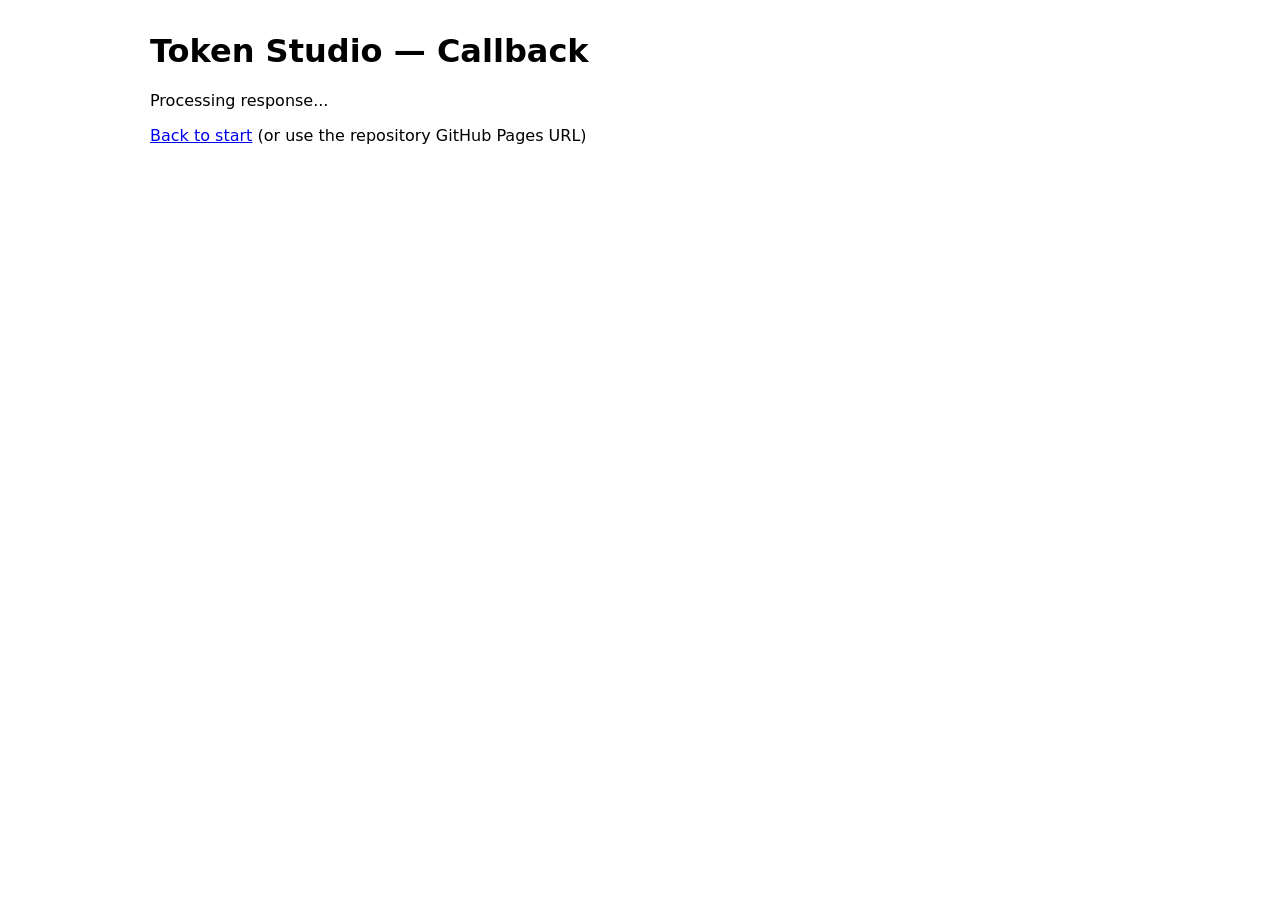
==== docs/callback.html @ 62c86f26 "Add SPA static site for GitHub Pages (docs/) and Pages instructions" ====
<!doctype html>
<html lang="en">
<head>
  <meta charset="utf-8" />
  <meta name="viewport" content="width=device-width,initial-scale=1" />
  <title>Token Studio — Callback</title>
  <link rel="stylesheet" href="styles.css">
</head>
<body>
  <main>
    <h1>Token Studio — Callback</h1>
    <p id="status">Processing response...</p>
    <section id="tokens" hidden>
      <h2>Tokens</h2>
      <div id="tokensContainer"></div>
    </section>
    <p><a href="/token_studio/">Back to start</a> (or use the repository GitHub Pages URL)</p>
  </main>
  <script src="app.js"></script>
</body>
</html>
---- docs/styles.css ----
body { font-family: Inter, system-ui, -apple-system, 'Segoe UI', Roboto, 'Helvetica Neue', Arial; max-width: 980px; margin: 2rem auto; padding: 0 1rem }
main h1 { margin-top: 0 }
label { display:block; margin-top: .6rem }
input[type=text], input[type=url], input[type=password], textarea { width:100%; padding: .4rem; box-sizing: border-box }
textarea { min-height: 5rem }
button { padding: .6rem 1rem; font-size: 1rem }
.lead { color: #333 }
.hint { color:#666 }
pre { background: #f6f6f6; padding: .8rem; overflow:auto }
.token-block { margin-bottom: 1rem }
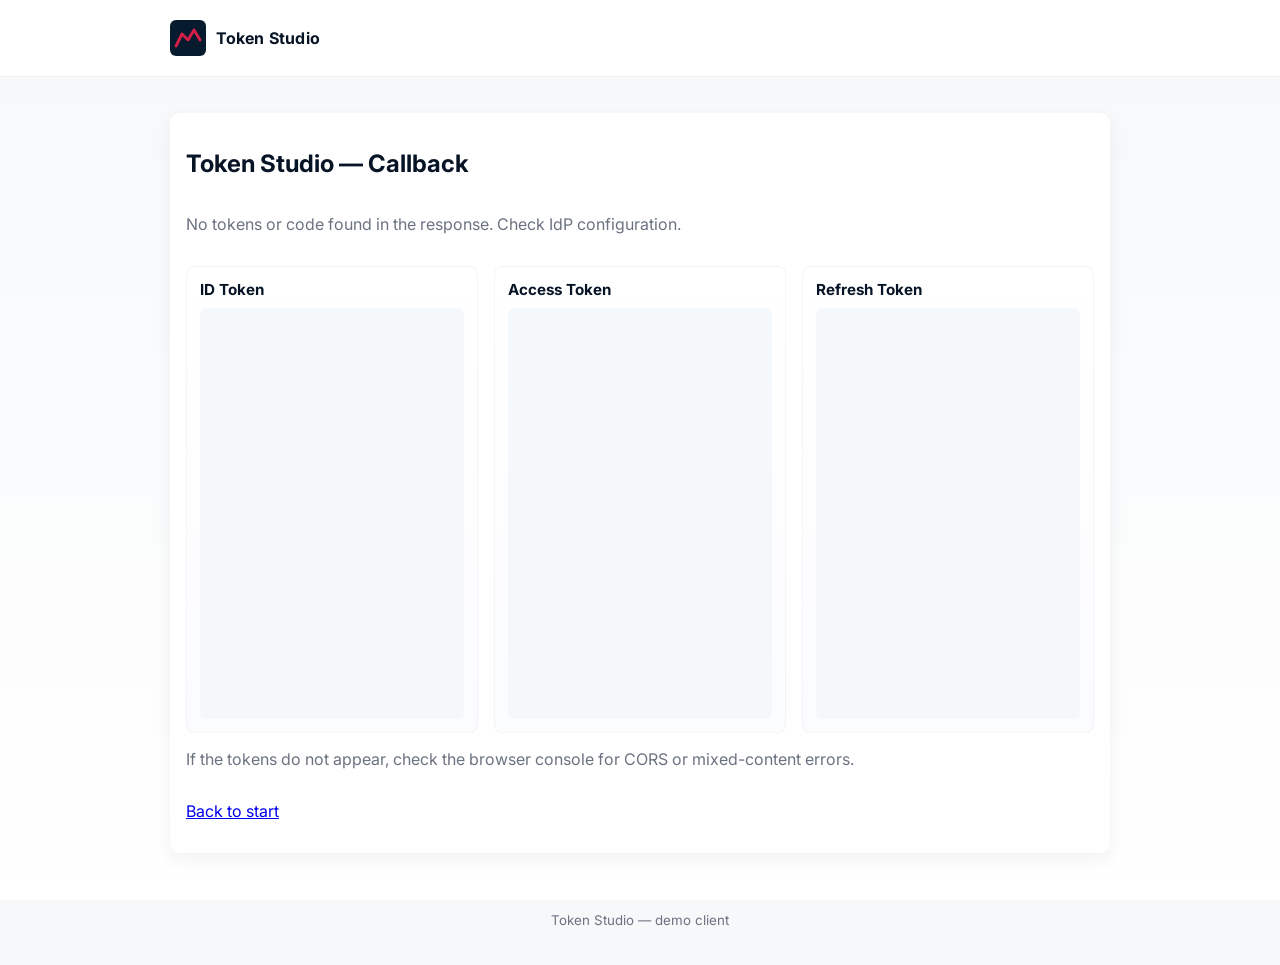
==== commit e3ee3d34: "UI: modernize SPA look, preset default client config, and render tokens in 3-column grid on callback" ====
--- a/docs/callback.html
+++ b/docs/callback.html
@@ -5,17 +5,53 @@
   <meta name="viewport" content="width=device-width,initial-scale=1" />
   <title>Token Studio — Callback</title>
   <link rel="stylesheet" href="styles.css">
+  <link href="https://fonts.googleapis.com/css2?family=Inter:wght@300;400;600;700&display=swap" rel="stylesheet">
 </head>
 <body>
-  <main>
-    <h1>Token Studio — Callback</h1>
-    <p id="status">Processing response...</p>
-    <section id="tokens" hidden>
-      <h2>Tokens</h2>
-      <div id="tokensContainer"></div>
+  <header class="site-header">
+    <div class="container">
+      <a class="brand" href="/token_studio/">
+        <svg width="36" height="36" viewBox="0 0 36 36" xmlns="http://www.w3.org/2000/svg" aria-hidden="true">
+          <rect width="36" height="36" rx="6" fill="#071b2f" />
+          <path d="M6 26 L12 14 L18 20 L24 10 L30 20" stroke="#d81f4a" stroke-width="2.8" fill="none" stroke-linecap="round" stroke-linejoin="round" />
+        </svg>
+        <span class="brand-text">Token Studio</span>
+      </a>
+    </div>
+  </header>
+
+  <main class="container callback-layout">
+    <section class="panel no-scroll">
+      <h1>Token Studio — Callback</h1>
+      <p id="status" class="muted">Processing response...</p>
+
+      <div id="tokens" class="tokens-grid" hidden>
+        <div class="token-col" id="col-id_token">
+          <h3>ID Token</h3>
+          <div class="token-content" id="id_token_content"></div>
+        </div>
+        <div class="token-col" id="col-access_token">
+          <h3>Access Token</h3>
+          <div class="token-content" id="access_token_content"></div>
+        </div>
+        <div class="token-col" id="col-refresh_token">
+          <h3>Refresh Token</h3>
+          <div class="token-content" id="refresh_token_content"></div>
+        </div>
+      </div>
+
+      <p class="muted">If the tokens do not appear, check the browser console for CORS or mixed-content errors.</p>
+
+      <p><a href="/token_studio/">Back to start</a></p>
     </section>
-    <p><a href="/token_studio/">Back to start</a> (or use the repository GitHub Pages URL)</p>
   </main>
+
+  <footer class="site-footer">
+    <div class="container">
+      <small>Token Studio — demo client</small>
+    </div>
+  </footer>
+
   <script src="app.js"></script>
 </body>
 </html>
--- a/docs/styles.css
+++ b/docs/styles.css
@@ -1,10 +1,51 @@
-body { font-family: Inter, system-ui, -apple-system, 'Segoe UI', Roboto, 'Helvetica Neue', Arial; max-width: 980px; margin: 2rem auto; padding: 0 1rem }
-main h1 { margin-top: 0 }
-label { display:block; margin-top: .6rem }
-input[type=text], input[type=url], input[type=password], textarea { width:100%; padding: .4rem; box-sizing: border-box }
-textarea { min-height: 5rem }
-button { padding: .6rem 1rem; font-size: 1rem }
-.lead { color: #333 }
-.hint { color:#666 }
-pre { background: #f6f6f6; padding: .8rem; overflow:auto }
-.token-block { margin-bottom: 1rem }
+/* styles.css — modernized styling inspired by Wavestone color palette */
+:root{
+  --accent:#d81f4a; /* warm magenta/red */
+  --accent-dark:#a31a3c;
+  --bg:#f6f8fa;
+  --card:#ffffff;
+  --muted:#6b7280;
+  --text:#071426;
+  --nav:#071b2f;
+  --radius:10px;
+}
+*{box-sizing:border-box}
+html,body{height:100%}
+body{font-family:Inter,system-ui,-apple-system,Segoe UI,Roboto,Helvetica,Arial; margin:0; background:linear-gradient(180deg,var(--bg),#ffffff); color:var(--text)}
+.container{max-width:980px;margin:0 auto;padding:1.25rem}
+.site-header{background:var(--card);border-bottom:1px solid rgba(7,26,47,0.06)}
+.site-header .container{display:flex;align-items:center;justify-content:space-between}
+.brand{display:flex;align-items:center;text-decoration:none;color:inherit}
+.brand svg{margin-right:.6rem}
+.brand-text{font-weight:700;letter-spacing:.2px}
+.header-right .cta{background:var(--accent);color:#fff;padding:.45rem .8rem;border-radius:6px;text-decoration:none}
+.panel{background:var(--card);border-radius:var(--radius);padding:1rem;margin-top:1rem;box-shadow:0 6px 18px rgba(7,26,47,0.06)}
+.lead{color:var(--muted);margin-top:0}
+.form-grid label{display:block;margin-bottom:.6rem}
+input[type=text],input[type=url],textarea{width:100%;padding:.6rem;border:1px solid #e6edf3;border-radius:8px;background:#fff;font-size:0.95rem}
+textarea{min-height:70px}
+.hint{color:var(--muted);font-size:.9rem}
+.form-footer{display:flex;align-items:center;justify-content:space-between;margin-top:.6rem}
+.checkbox{font-size:.95rem}
+.btn{border:0;border-radius:8px;padding:.6rem 1rem;cursor:pointer}
+.btn-primary{background:linear-gradient(180deg,var(--accent),var(--accent-dark));color:#fff;box-shadow:0 6px 12px rgba(216,31,74,0.14)}
+.muted{color:var(--muted)}
+.site-footer{padding:1rem 0;text-align:center;color:var(--muted)}
+pre{background:#fbfdff;padding:.8rem;border-radius:8px;overflow:auto}
+
+/* Discovery section */
+#discoveryResult pre{max-height:260px}
+
+/* Callback / tokens layout */
+.callback-layout .panel{height:calc(100vh - 160px);display:flex;flex-direction:column}
+.no-scroll{overflow:hidden}
+.tokens-grid{display:grid;grid-template-columns:repeat(3,1fr);gap:1rem;margin-top:1rem;flex:1}
+.token-col{background:linear-gradient(180deg, #fff, #fbfcfe);padding:0.8rem;border-radius:8px;border:1px solid rgba(7,26,47,0.04);display:flex;flex-direction:column}
+.token-col h3{margin:0 0 .6rem 0;font-size:0.95rem}
+.token-content{flex:1;overflow:auto;padding:0.6rem;background:#f5f8fb;border-radius:6px;font-family:ui-monospace, SFMono-Regular, Menlo, Monaco, 'Roboto Mono', 'Courier New', monospace;font-size:0.8rem}
+.token-content pre{margin:0;white-space:pre-wrap;word-break:break-word}
+
+/* responsive */
+@media (max-width:900px){
+  .tokens-grid{grid-template-columns:1fr;}
+}
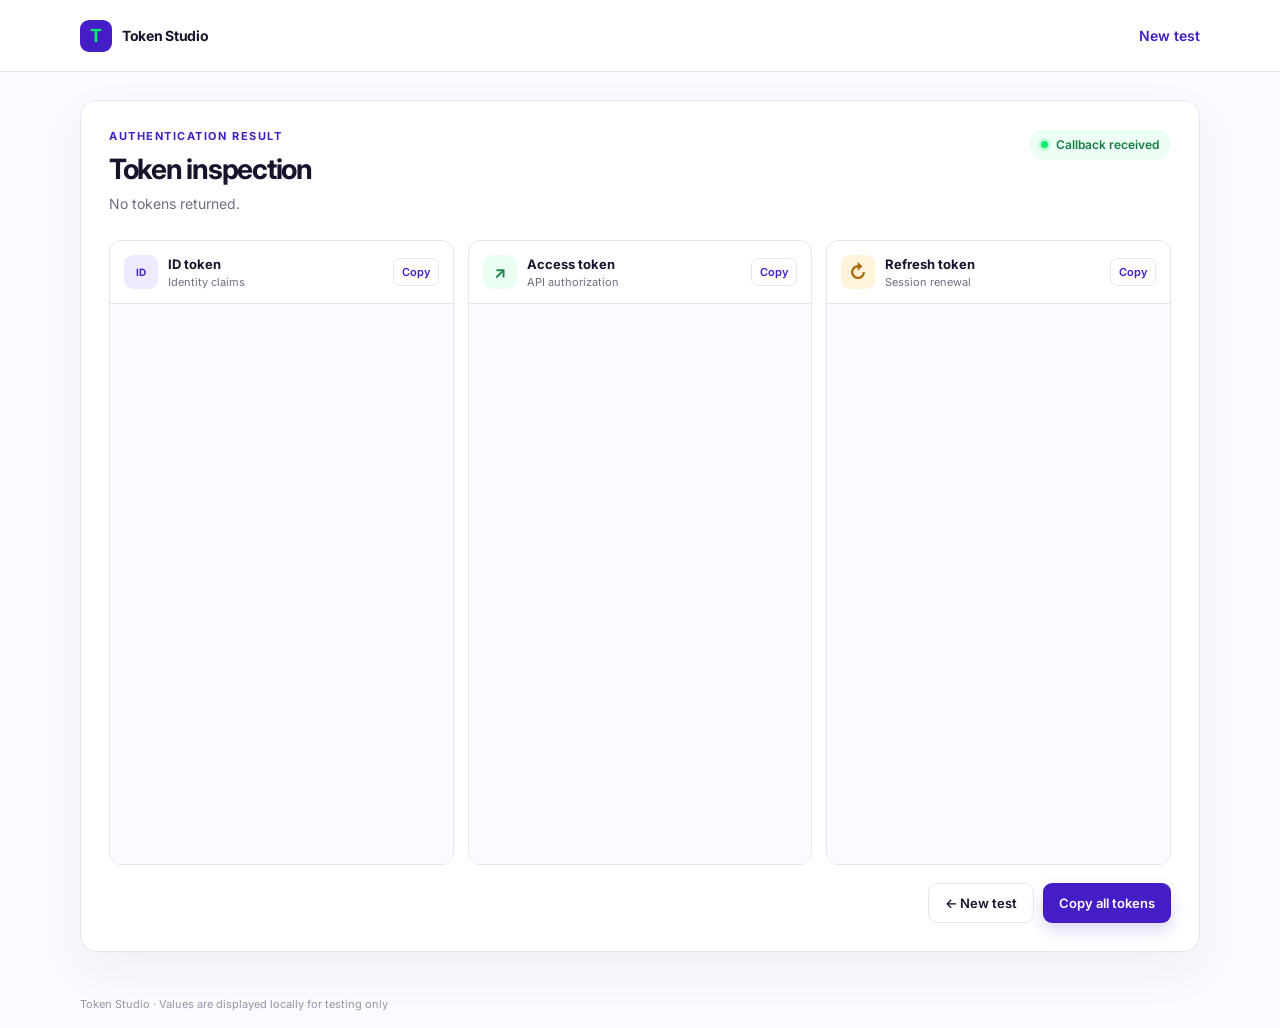
==== commit 7a410f0c: "Refonte UX/UI: interface compacte desktop, palette #451dc7/#04f06a, rendu payload puis header, copie" ====
--- a/docs/callback.html
+++ b/docs/callback.html
@@ -1,57 +1,9 @@
 <!doctype html>
-<html lang="en">
-<head>
-  <meta charset="utf-8" />
-  <meta name="viewport" content="width=device-width,initial-scale=1" />
-  <title>Token Studio — Callback</title>
-  <link rel="stylesheet" href="styles.css">
-  <link href="https://fonts.googleapis.com/css2?family=Inter:wght@300;400;600;700&display=swap" rel="stylesheet">
-</head>
+<html lang="fr">
+<head><meta charset="utf-8"><meta name="viewport" content="width=device-width,initial-scale=1"><title>Token Studio — Result</title><link rel="stylesheet" href="styles.css"><link href="https://fonts.googleapis.com/css2?family=Inter:wght@400;500;600;700&display=swap" rel="stylesheet"></head>
 <body>
-  <header class="site-header">
-    <div class="container">
-      <a class="brand" href="/token_studio/">
-        <svg width="36" height="36" viewBox="0 0 36 36" xmlns="http://www.w3.org/2000/svg" aria-hidden="true">
-          <rect width="36" height="36" rx="6" fill="#071b2f" />
-          <path d="M6 26 L12 14 L18 20 L24 10 L30 20" stroke="#d81f4a" stroke-width="2.8" fill="none" stroke-linecap="round" stroke-linejoin="round" />
-        </svg>
-        <span class="brand-text">Token Studio</span>
-      </a>
-    </div>
-  </header>
-
-  <main class="container callback-layout">
-    <section class="panel no-scroll">
-      <h1>Token Studio — Callback</h1>
-      <p id="status" class="muted">Processing response...</p>
-
-      <div id="tokens" class="tokens-grid" hidden>
-        <div class="token-col" id="col-id_token">
-          <h3>ID Token</h3>
-          <div class="token-content" id="id_token_content"></div>
-        </div>
-        <div class="token-col" id="col-access_token">
-          <h3>Access Token</h3>
-          <div class="token-content" id="access_token_content"></div>
-        </div>
-        <div class="token-col" id="col-refresh_token">
-          <h3>Refresh Token</h3>
-          <div class="token-content" id="refresh_token_content"></div>
-        </div>
-      </div>
-
-      <p class="muted">If the tokens do not appear, check the browser console for CORS or mixed-content errors.</p>
-
-      <p><a href="/token_studio/">Back to start</a></p>
-    </section>
-  </main>
-
-  <footer class="site-footer">
-    <div class="container">
-      <small>Token Studio — demo client</small>
-    </div>
-  </footer>
-
-  <script src="app.js"></script>
-</body>
-</html>
+<header class="topbar"><div class="shell topbar-inner"><a class="brand" href="/token_studio/"><span class="mark">T</span><span>Token Studio</span></a><a class="top-link" href="/token_studio/">New test</a></div></header>
+<main class="shell result-page"><section class="workspace result-workspace"><div class="workspace-head"><div><p class="eyebrow">AUTHENTICATION RESULT</p><h1>Token inspection</h1><p id="status" class="subtitle">Processing response…</p></div><span class="status-pill success"><i></i> Callback received</span></div>
+<div id="tokens" class="tokens-grid" hidden><article class="token-card"><header><span class="token-icon id-icon">ID</span><div><h2>ID token</h2><p>Identity claims</p></div><button class="copy-button" data-copy="id_token_content">Copy</button></header><div id="id_token_content" class="token-content"></div></article><article class="token-card"><header><span class="token-icon access-icon">↗</span><div><h2>Access token</h2><p>API authorization</p></div><button class="copy-button" data-copy="access_token_content">Copy</button></header><div id="access_token_content" class="token-content"></div></article><article class="token-card"><header><span class="token-icon refresh-icon">↻</span><div><h2>Refresh token</h2><p>Session renewal</p></div><button class="copy-button" data-copy="refresh_token_content">Copy</button></header><div id="refresh_token_content" class="token-content"></div></article></div>
+<div class="result-actions"><a class="button secondary" href="/token_studio/">← New test</a><button id="copyAll" class="button primary">Copy all tokens</button></div>
+</section></main><footer class="footer"><div class="shell">Token Studio · Values are displayed locally for testing only</div></footer><script src="app.js"></script></body></html>
--- a/docs/styles.css
+++ b/docs/styles.css
@@ -1,51 +1,2 @@
-/* styles.css — modernized styling inspired by Wavestone color palette */
-:root{
-  --accent:#d81f4a; /* warm magenta/red */
-  --accent-dark:#a31a3c;
-  --bg:#f6f8fa;
-  --card:#ffffff;
-  --muted:#6b7280;
-  --text:#071426;
-  --nav:#071b2f;
-  --radius:10px;
-}
-*{box-sizing:border-box}
-html,body{height:100%}
-body{font-family:Inter,system-ui,-apple-system,Segoe UI,Roboto,Helvetica,Arial; margin:0; background:linear-gradient(180deg,var(--bg),#ffffff); color:var(--text)}
-.container{max-width:980px;margin:0 auto;padding:1.25rem}
-.site-header{background:var(--card);border-bottom:1px solid rgba(7,26,47,0.06)}
-.site-header .container{display:flex;align-items:center;justify-content:space-between}
-.brand{display:flex;align-items:center;text-decoration:none;color:inherit}
-.brand svg{margin-right:.6rem}
-.brand-text{font-weight:700;letter-spacing:.2px}
-.header-right .cta{background:var(--accent);color:#fff;padding:.45rem .8rem;border-radius:6px;text-decoration:none}
-.panel{background:var(--card);border-radius:var(--radius);padding:1rem;margin-top:1rem;box-shadow:0 6px 18px rgba(7,26,47,0.06)}
-.lead{color:var(--muted);margin-top:0}
-.form-grid label{display:block;margin-bottom:.6rem}
-input[type=text],input[type=url],textarea{width:100%;padding:.6rem;border:1px solid #e6edf3;border-radius:8px;background:#fff;font-size:0.95rem}
-textarea{min-height:70px}
-.hint{color:var(--muted);font-size:.9rem}
-.form-footer{display:flex;align-items:center;justify-content:space-between;margin-top:.6rem}
-.checkbox{font-size:.95rem}
-.btn{border:0;border-radius:8px;padding:.6rem 1rem;cursor:pointer}
-.btn-primary{background:linear-gradient(180deg,var(--accent),var(--accent-dark));color:#fff;box-shadow:0 6px 12px rgba(216,31,74,0.14)}
-.muted{color:var(--muted)}
-.site-footer{padding:1rem 0;text-align:center;color:var(--muted)}
-pre{background:#fbfdff;padding:.8rem;border-radius:8px;overflow:auto}
-
-/* Discovery section */
-#discoveryResult pre{max-height:260px}
-
-/* Callback / tokens layout */
-.callback-layout .panel{height:calc(100vh - 160px);display:flex;flex-direction:column}
-.no-scroll{overflow:hidden}
-.tokens-grid{display:grid;grid-template-columns:repeat(3,1fr);gap:1rem;margin-top:1rem;flex:1}
-.token-col{background:linear-gradient(180deg, #fff, #fbfcfe);padding:0.8rem;border-radius:8px;border:1px solid rgba(7,26,47,0.04);display:flex;flex-direction:column}
-.token-col h3{margin:0 0 .6rem 0;font-size:0.95rem}
-.token-content{flex:1;overflow:auto;padding:0.6rem;background:#f5f8fb;border-radius:6px;font-family:ui-monospace, SFMono-Regular, Menlo, Monaco, 'Roboto Mono', 'Courier New', monospace;font-size:0.8rem}
-.token-content pre{margin:0;white-space:pre-wrap;word-break:break-word}
-
-/* responsive */
-@media (max-width:900px){
-  .tokens-grid{grid-template-columns:1fr;}
-}
+:root{--purple:#451dc7;--green:#04f06a;--ink:#17132d;--muted:#716d82;--line:#e8e5f0;--soft:#f8f7fb;--white:#fff;--radius:16px}*{box-sizing:border-box}html,body{margin:0;min-height:100%;font-family:Inter,system-ui,sans-serif;color:var(--ink);background:#fbfaff}body{font-size:14px}.shell{width:min(1120px,calc(100% - 48px));margin:auto}.topbar{height:72px;background:#fff;border-bottom:1px solid var(--line)}.topbar-inner{height:100%;display:flex;align-items:center;justify-content:space-between}.brand{display:flex;align-items:center;gap:10px;color:var(--ink);font-weight:700;text-decoration:none;letter-spacing:-.02em}.mark{display:grid;place-items:center;width:32px;height:32px;border-radius:9px;background:var(--purple);color:var(--green);font-weight:700;font-size:18px}.top-link{color:var(--purple);font-weight:600;text-decoration:none}.desktop-fit{min-height:calc(100vh - 120px);display:flex;align-items:center;padding:20px 0}.workspace{width:100%;background:var(--white);border:1px solid var(--line);border-radius:var(--radius);box-shadow:0 18px 50px #2820440d;padding:32px}.workspace-head{display:flex;align-items:flex-start;justify-content:space-between;gap:20px;margin-bottom:26px}.eyebrow{font-size:11px;letter-spacing:.14em;font-weight:700;color:var(--purple);margin:0 0 9px}.workspace h1{font-size:28px;letter-spacing:-.045em;margin:0 0 7px}.subtitle{color:var(--muted);margin:0;line-height:1.5}.status-pill{display:flex;align-items:center;gap:8px;background:#f2efff;color:var(--purple);border-radius:999px;padding:8px 12px;font-size:12px;font-weight:600;white-space:nowrap}.status-pill i{width:7px;height:7px;background:var(--green);border-radius:50%;box-shadow:0 0 0 3px #04f06a33}.status-pill.success{background:#edfff4;color:#167c47}.config-form{display:grid;grid-template-columns:repeat(4,1fr);gap:17px 14px}.span-2{grid-column:span 2}.span-4{grid-column:1/-1}.field label{display:block;font-size:12px;font-weight:600;margin:0 0 7px;color:#4c465e}.field input,.field textarea{width:100%;border:1px solid var(--line);border-radius:9px;background:#fff;color:var(--ink);font:inherit;padding:11px 12px;outline:none;transition:.18s;border-color}.field input{height:42px}.field textarea{height:72px;resize:none}.field input:focus,.field textarea:focus{border-color:var(--purple);box-shadow:0 0 0 3px #451dc71a}.pkce{height:42px;display:flex;align-items:center;gap:9px;border:1px solid #d9f8e5;background:#f4fff8;border-radius:9px;padding:6px 12px;color:#145d38}.pkce input{accent-color:var(--purple)}.pkce span{display:flex;flex-direction:column;gap:2px}.pkce b{font-size:12px}.pkce small{font-size:10px;color:#639077}.advanced{border:1px solid var(--line);border-radius:10px;overflow:hidden}.advanced summary{display:flex;align-items:center;gap:9px;padding:11px 13px;cursor:pointer;list-style:none;color:var(--purple);font-weight:600}.advanced summary::-webkit-details-marker{display:none}.advanced summary small{color:var(--muted);font-weight:400;flex:1}.advanced summary b{font-size:19px;font-weight:400;line-height:12px}.advanced[open] summary b{transform:rotate(45deg)}.advanced-grid{display:grid;grid-template-columns:1fr 1fr;gap:14px;padding:0 13px 14px}.form-actions{display:flex;align-items:center;justify-content:space-between}.form-note{font-size:11px;color:var(--muted)}.button{display:inline-flex;align-items:center;justify-content:center;gap:8px;border:0;border-radius:9px;padding:11px 16px;font:600 13px Inter;cursor:pointer;text-decoration:none;transition:transform .18s,box-shadow .18s}.button:hover{transform:translateY(-1px)}.button.primary{background:var(--purple);color:#fff;box-shadow:0 7px 16px #451dc72e}.button.primary:hover{box-shadow:0 9px 20px #451dc744}.button.secondary{background:#fff;color:var(--ink);border:1px solid var(--line)}.footer{height:48px;color:#9994a6;font-size:11px;display:flex;align-items:center}.result-page{padding:28px 0}.result-workspace{padding:28px}.tokens-grid{display:grid;grid-template-columns:repeat(3,1fr);gap:14px}.token-card{min-width:0;border:1px solid var(--line);border-radius:12px;background:#fff;overflow:hidden}.token-card>header{display:flex;align-items:center;gap:10px;padding:14px;border-bottom:1px solid var(--line)}.token-card h2{font-size:13px;margin:0 0 3px}.token-card header p{margin:0;color:var(--muted);font-size:11px}.token-icon{display:grid;place-items:center;width:34px;height:34px;border-radius:9px;font-size:10px;font-weight:700}.id-icon{background:#eee9ff;color:var(--purple)}.access-icon{background:#eafff2;color:#16804a;font-size:16px}.refresh-icon{background:#fff4d9;color:#a76a00;font-size:19px}.copy-button{margin-left:auto;border:1px solid var(--line);background:#fff;border-radius:7px;padding:6px 8px;color:var(--purple);font:600 11px Inter;cursor:pointer}.token-content{height:calc(100vh - 340px);min-height:270px;overflow:auto;padding:12px;background:#fbfaff}.token-content pre{white-space:pre-wrap;word-break:break-word;margin:0;font:12px/1.55 ui-monospace,SFMono-Regular,Menlo,monospace}.payload-box{background:#f0fff5;border:1px solid #d4f5df;border-radius:8px;padding:10px;color:#123b25}.header-box{margin-top:10px;background:#f1efff;border:1px solid #e5defd;border-radius:8px;padding:10px;color:#292052}.raw-box{margin-top:10px;background:#252237;color:#e8e3ff;border-radius:8px;padding:10px;font:10px/1.45 ui-monospace,SFMono-Regular,Menlo,monospace;word-break:break-all}.section-label{font-size:10px;text-transform:uppercase;letter-spacing:.08em;font-weight:700;color:var(--muted);margin:0 0 6px}.result-actions{display:flex;justify-content:flex-end;gap:9px;margin-top:18px}.copy-button.copied{background:var(--green);color:#123b25;border-color:var(--green)}
+@media(max-width:850px){.shell{width:min(100% - 28px,600px)}.desktop-fit{display:block;min-height:0;padding:14px 0}.workspace{padding:20px}.workspace-head{display:block}.status-pill{display:inline-flex;margin-top:15px}.config-form{grid-template-columns:1fr}.span-2,.span-4{grid-column:auto}.advanced-grid{grid-template-columns:1fr}.form-actions{display:block}.form-note{display:block;margin-bottom:12px}.tokens-grid{grid-template-columns:1fr}.token-content{height:auto;max-height:420px}.footer{padding:12px 0}}
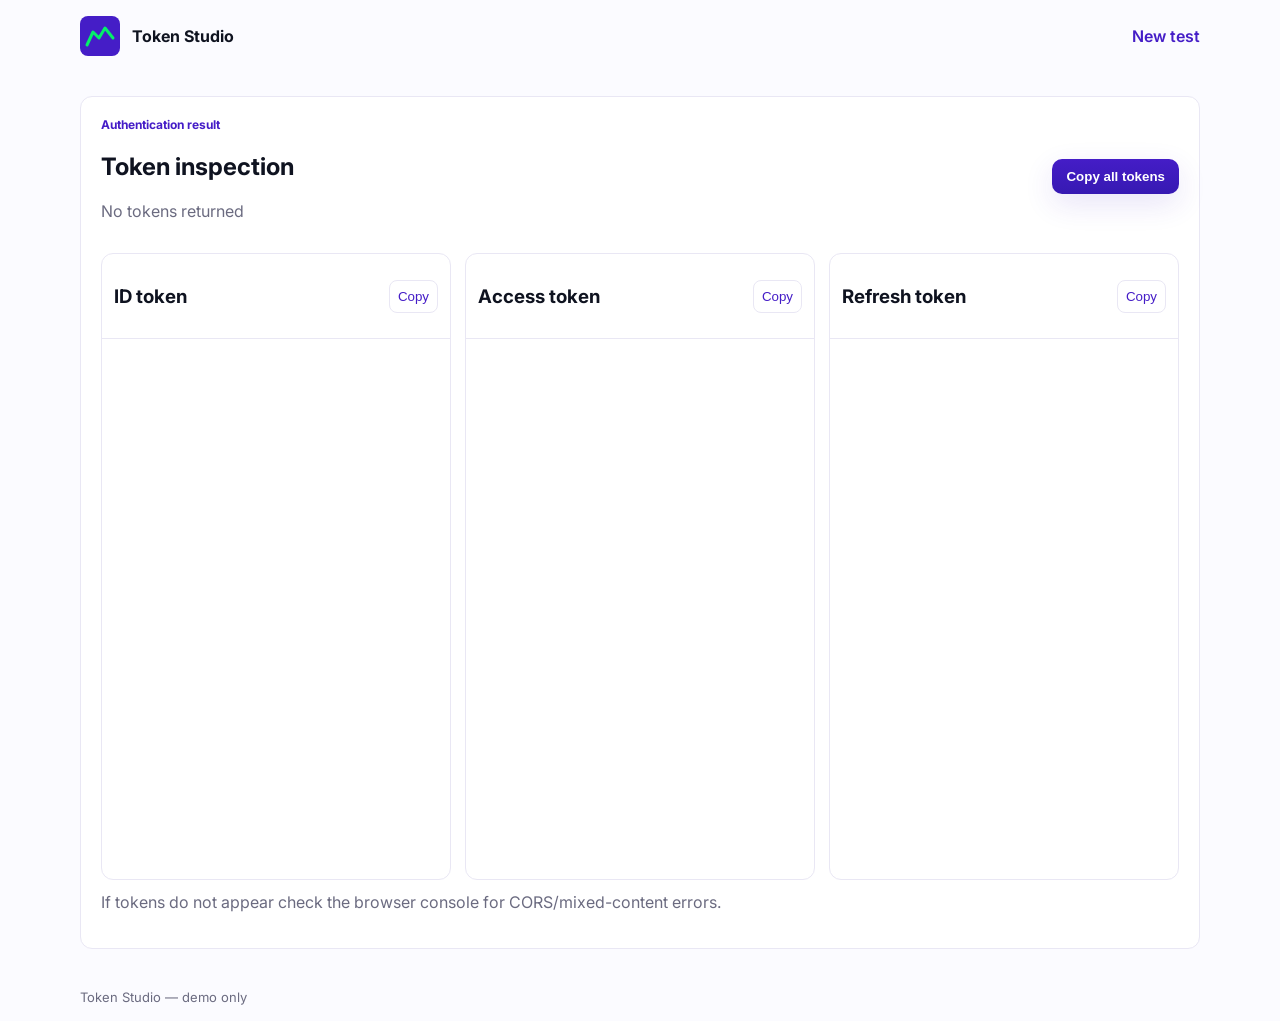
==== commit 77ce430b: "UI: final revamp — desktop-first compact layout (1366x768), advanced modal, payload-first rendering " ====
--- a/docs/callback.html
+++ b/docs/callback.html
@@ -1,9 +1,61 @@
 <!doctype html>
 <html lang="fr">
-<head><meta charset="utf-8"><meta name="viewport" content="width=device-width,initial-scale=1"><title>Token Studio — Result</title><link rel="stylesheet" href="styles.css"><link href="https://fonts.googleapis.com/css2?family=Inter:wght@400;500;600;700&display=swap" rel="stylesheet"></head>
+<head>
+  <meta charset="utf-8">
+  <meta name="viewport" content="width=device-width,initial-scale=1">
+  <title>Token Studio — Results</title>
+  <link href="https://fonts.googleapis.com/css2?family=Inter:wght@400;600;700&display=swap" rel="stylesheet">
+  <link rel="stylesheet" href="styles.css">
+</head>
 <body>
-<header class="topbar"><div class="shell topbar-inner"><a class="brand" href="/token_studio/"><span class="mark">T</span><span>Token Studio</span></a><a class="top-link" href="/token_studio/">New test</a></div></header>
-<main class="shell result-page"><section class="workspace result-workspace"><div class="workspace-head"><div><p class="eyebrow">AUTHENTICATION RESULT</p><h1>Token inspection</h1><p id="status" class="subtitle">Processing response…</p></div><span class="status-pill success"><i></i> Callback received</span></div>
-<div id="tokens" class="tokens-grid" hidden><article class="token-card"><header><span class="token-icon id-icon">ID</span><div><h2>ID token</h2><p>Identity claims</p></div><button class="copy-button" data-copy="id_token_content">Copy</button></header><div id="id_token_content" class="token-content"></div></article><article class="token-card"><header><span class="token-icon access-icon">↗</span><div><h2>Access token</h2><p>API authorization</p></div><button class="copy-button" data-copy="access_token_content">Copy</button></header><div id="access_token_content" class="token-content"></div></article><article class="token-card"><header><span class="token-icon refresh-icon">↻</span><div><h2>Refresh token</h2><p>Session renewal</p></div><button class="copy-button" data-copy="refresh_token_content">Copy</button></header><div id="refresh_token_content" class="token-content"></div></article></div>
-<div class="result-actions"><a class="button secondary" href="/token_studio/">← New test</a><button id="copyAll" class="button primary">Copy all tokens</button></div>
-</section></main><footer class="footer"><div class="shell">Token Studio · Values are displayed locally for testing only</div></footer><script src="app.js"></script></body></html>
+  <header class="header">
+    <div class="container header-inner">
+      <a class="brand" href="/token_studio/">
+        <svg width="40" height="40" viewBox="0 0 40 40" xmlns="http://www.w3.org/2000/svg" aria-hidden="true">
+          <rect width="40" height="40" rx="8" fill="#451dc7" />
+          <path d="M7 29 L13 16 L19 22 L25 12 L33 22" stroke="#04f06a" stroke-width="3" fill="none" stroke-linecap="round" stroke-linejoin="round" />
+        </svg>
+        <span class="brand-text">Token Studio</span>
+      </a>
+      <div class="header-links"><a class="link-muted" href="/token_studio/">New test</a></div>
+    </div>
+  </header>
+
+  <main class="container result-full">
+    <section class="results-panel">
+      <div class="results-head">
+        <div>
+          <p class="eyebrow">Authentication result</p>
+          <h1>Token inspection</h1>
+          <p id="status" class="muted">Processing response…</p>
+        </div>
+        <div class="results-actions">
+          <button id="copyAll" class="btn primary">Copy all tokens</button>
+        </div>
+      </div>
+
+      <div id="tokens" class="three-cols" hidden>
+        <div class="token-block">
+          <div class="token-head"><h3>ID token</h3><button class="copy-btn" data-target="id_token_content">Copy</button></div>
+          <div id="id_token_content" class="token-area"></div>
+        </div>
+
+        <div class="token-block">
+          <div class="token-head"><h3>Access token</h3><button class="copy-btn" data-target="access_token_content">Copy</button></div>
+          <div id="access_token_content" class="token-area"></div>
+        </div>
+
+        <div class="token-block">
+          <div class="token-head"><h3>Refresh token</h3><button class="copy-btn" data-target="refresh_token_content">Copy</button></div>
+          <div id="refresh_token_content" class="token-area"></div>
+        </div>
+      </div>
+
+      <p class="muted small-note">If tokens do not appear check the browser console for CORS/mixed-content errors.</p>
+    </section>
+  </main>
+
+  <footer class="footer"><div class="container">Token Studio — demo only</div></footer>
+<script src="app.js"></script>
+</body>
+</html>
--- a/docs/styles.css
+++ b/docs/styles.css
@@ -1,2 +1,63 @@
-:root{--purple:#451dc7;--green:#04f06a;--ink:#17132d;--muted:#716d82;--line:#e8e5f0;--soft:#f8f7fb;--white:#fff;--radius:16px}*{box-sizing:border-box}html,body{margin:0;min-height:100%;font-family:Inter,system-ui,sans-serif;color:var(--ink);background:#fbfaff}body{font-size:14px}.shell{width:min(1120px,calc(100% - 48px));margin:auto}.topbar{height:72px;background:#fff;border-bottom:1px solid var(--line)}.topbar-inner{height:100%;display:flex;align-items:center;justify-content:space-between}.brand{display:flex;align-items:center;gap:10px;color:var(--ink);font-weight:700;text-decoration:none;letter-spacing:-.02em}.mark{display:grid;place-items:center;width:32px;height:32px;border-radius:9px;background:var(--purple);color:var(--green);font-weight:700;font-size:18px}.top-link{color:var(--purple);font-weight:600;text-decoration:none}.desktop-fit{min-height:calc(100vh - 120px);display:flex;align-items:center;padding:20px 0}.workspace{width:100%;background:var(--white);border:1px solid var(--line);border-radius:var(--radius);box-shadow:0 18px 50px #2820440d;padding:32px}.workspace-head{display:flex;align-items:flex-start;justify-content:space-between;gap:20px;margin-bottom:26px}.eyebrow{font-size:11px;letter-spacing:.14em;font-weight:700;color:var(--purple);margin:0 0 9px}.workspace h1{font-size:28px;letter-spacing:-.045em;margin:0 0 7px}.subtitle{color:var(--muted);margin:0;line-height:1.5}.status-pill{display:flex;align-items:center;gap:8px;background:#f2efff;color:var(--purple);border-radius:999px;padding:8px 12px;font-size:12px;font-weight:600;white-space:nowrap}.status-pill i{width:7px;height:7px;background:var(--green);border-radius:50%;box-shadow:0 0 0 3px #04f06a33}.status-pill.success{background:#edfff4;color:#167c47}.config-form{display:grid;grid-template-columns:repeat(4,1fr);gap:17px 14px}.span-2{grid-column:span 2}.span-4{grid-column:1/-1}.field label{display:block;font-size:12px;font-weight:600;margin:0 0 7px;color:#4c465e}.field input,.field textarea{width:100%;border:1px solid var(--line);border-radius:9px;background:#fff;color:var(--ink);font:inherit;padding:11px 12px;outline:none;transition:.18s;border-color}.field input{height:42px}.field textarea{height:72px;resize:none}.field input:focus,.field textarea:focus{border-color:var(--purple);box-shadow:0 0 0 3px #451dc71a}.pkce{height:42px;display:flex;align-items:center;gap:9px;border:1px solid #d9f8e5;background:#f4fff8;border-radius:9px;padding:6px 12px;color:#145d38}.pkce input{accent-color:var(--purple)}.pkce span{display:flex;flex-direction:column;gap:2px}.pkce b{font-size:12px}.pkce small{font-size:10px;color:#639077}.advanced{border:1px solid var(--line);border-radius:10px;overflow:hidden}.advanced summary{display:flex;align-items:center;gap:9px;padding:11px 13px;cursor:pointer;list-style:none;color:var(--purple);font-weight:600}.advanced summary::-webkit-details-marker{display:none}.advanced summary small{color:var(--muted);font-weight:400;flex:1}.advanced summary b{font-size:19px;font-weight:400;line-height:12px}.advanced[open] summary b{transform:rotate(45deg)}.advanced-grid{display:grid;grid-template-columns:1fr 1fr;gap:14px;padding:0 13px 14px}.form-actions{display:flex;align-items:center;justify-content:space-between}.form-note{font-size:11px;color:var(--muted)}.button{display:inline-flex;align-items:center;justify-content:center;gap:8px;border:0;border-radius:9px;padding:11px 16px;font:600 13px Inter;cursor:pointer;text-decoration:none;transition:transform .18s,box-shadow .18s}.button:hover{transform:translateY(-1px)}.button.primary{background:var(--purple);color:#fff;box-shadow:0 7px 16px #451dc72e}.button.primary:hover{box-shadow:0 9px 20px #451dc744}.button.secondary{background:#fff;color:var(--ink);border:1px solid var(--line)}.footer{height:48px;color:#9994a6;font-size:11px;display:flex;align-items:center}.result-page{padding:28px 0}.result-workspace{padding:28px}.tokens-grid{display:grid;grid-template-columns:repeat(3,1fr);gap:14px}.token-card{min-width:0;border:1px solid var(--line);border-radius:12px;background:#fff;overflow:hidden}.token-card>header{display:flex;align-items:center;gap:10px;padding:14px;border-bottom:1px solid var(--line)}.token-card h2{font-size:13px;margin:0 0 3px}.token-card header p{margin:0;color:var(--muted);font-size:11px}.token-icon{display:grid;place-items:center;width:34px;height:34px;border-radius:9px;font-size:10px;font-weight:700}.id-icon{background:#eee9ff;color:var(--purple)}.access-icon{background:#eafff2;color:#16804a;font-size:16px}.refresh-icon{background:#fff4d9;color:#a76a00;font-size:19px}.copy-button{margin-left:auto;border:1px solid var(--line);background:#fff;border-radius:7px;padding:6px 8px;color:var(--purple);font:600 11px Inter;cursor:pointer}.token-content{height:calc(100vh - 340px);min-height:270px;overflow:auto;padding:12px;background:#fbfaff}.token-content pre{white-space:pre-wrap;word-break:break-word;margin:0;font:12px/1.55 ui-monospace,SFMono-Regular,Menlo,monospace}.payload-box{background:#f0fff5;border:1px solid #d4f5df;border-radius:8px;padding:10px;color:#123b25}.header-box{margin-top:10px;background:#f1efff;border:1px solid #e5defd;border-radius:8px;padding:10px;color:#292052}.raw-box{margin-top:10px;background:#252237;color:#e8e3ff;border-radius:8px;padding:10px;font:10px/1.45 ui-monospace,SFMono-Regular,Menlo,monospace;word-break:break-all}.section-label{font-size:10px;text-transform:uppercase;letter-spacing:.08em;font-weight:700;color:var(--muted);margin:0 0 6px}.result-actions{display:flex;justify-content:flex-end;gap:9px;margin-top:18px}.copy-button.copied{background:var(--green);color:#123b25;border-color:var(--green)}
-@media(max-width:850px){.shell{width:min(100% - 28px,600px)}.desktop-fit{display:block;min-height:0;padding:14px 0}.workspace{padding:20px}.workspace-head{display:block}.status-pill{display:inline-flex;margin-top:15px}.config-form{grid-template-columns:1fr}.span-2,.span-4{grid-column:auto}.advanced-grid{grid-template-columns:1fr}.form-actions{display:block}.form-note{display:block;margin-bottom:12px}.tokens-grid{grid-template-columns:1fr}.token-content{height:auto;max-height:420px}.footer{padding:12px 0}}
+/* styles.css — compact enterprise UI, desktop-first (1366x768) */
+:root{--primary:#451dc7;--accent:#04f06a;--bg:#fbfbff;--card:#ffffff;--muted:#6b6b80;--ink:#0f1320;--line:#e9e7f4;--radius:12px}
+*{box-sizing:border-box}html,body{height:100%;margin:0;font-family:Inter,system-ui,Segoe UI,Roboto,Helvetica,Arial;color:var(--ink);background:var(--bg)}
+.container{width:min(1120px,calc(100% - 48px));margin:0 auto}
+.header{height:72px;display:flex;align-items:center;background:transparent}
+.header-inner{display:flex;align-items:center;justify-content:space-between}
+.brand{display:flex;align-items:center;gap:12px;text-decoration:none;color:var(--ink);font-weight:700}
+.brand-text{font-size:16px}
+.link-muted{color:var(--primary);text-decoration:none;font-weight:600}
+.full-viewport{min-height:calc(100vh - 120px);display:flex;align-items:center}
+.panel.grid{display:grid;grid-template-columns:1fr 360px;gap:28px;background:var(--card);border-radius:14px;padding:28px;border:1px solid var(--line);box-shadow:0 18px 40px rgba(12,10,30,0.05)}
+.left h1{margin:0;font-size:26px}
+.lead{color:var(--muted);margin-top:6px}
+.form{margin-top:18px}
+.row{display:flex;gap:14px}
+.field{display:flex;flex-direction:column}
+.field input,.field textarea{border:1px solid var(--line);border-radius:10px;padding:10px;font-size:14px;background:#fff}
+.field.full input{width:100%}
+.small-row{display:flex;align-items:center;justify-content:space-between;margin-top:12px}
+.checkbox{display:flex;align-items:center;gap:10px;color:#19442b;background:#f3fff6;padding:8px;border-radius:10px;border:1px solid rgba(4,240,106,0.08)}
+.btn{border-radius:10px;padding:10px 14px;border:0;cursor:pointer;font-weight:600}
+.btn.primary{background:linear-gradient(180deg,var(--primary),#3619b2);color:#fff;box-shadow:0 10px 30px rgba(69,29,199,0.12)}
+.btn.ghost{background:transparent;border:1px solid var(--line)}
+.btn.outline{background:#fff;border:1px solid var(--line)}
+.actions{display:flex;gap:12px;margin-top:18px}
+.right{display:flex;flex-direction:column;gap:18px}
+.status-card{background:linear-gradient(180deg,#fff,#fbfbff);padding:16px;border-radius:12px;border:1px solid var(--line)}
+.status-title{font-weight:700;color:var(--primary)}
+.checks{margin:8px 0 0 0;padding:0 0 0 16px;color:var(--muted)}
+.tips{background:#fff;padding:14px;border-radius:12px;border:1px solid var(--line)}
+.tips h4{margin:0 0 6px 0}
+.footer{height:48px;display:flex;align-items:center;color:var(--muted);font-size:13px}
+
+/* Modal */
+.modal{position:fixed;inset:0;display:none;align-items:center;justify-content:center}
+.modal[aria-hidden="false"]{display:flex}
+.modal-backdrop{position:absolute;inset:0;background:rgba(10,10,20,0.45)}
+.modal-panel{position:relative;background:var(--card);border-radius:12px;padding:18px;width:min(780px,calc(100% - 48px));box-shadow:0 30px 80px rgba(8,6,23,0.35);border:1px solid var(--line)}
+.modal-header{display:flex;align-items:center;justify-content:space-between}
+.modal-body{display:grid;grid-template-columns:1fr 1fr;gap:12px;margin-top:12px}
+.modal-footer{display:flex;justify-content:flex-end;gap:10px;margin-top:14px}
+.close{background:transparent;border:0;font-size:18px;cursor:pointer}
+
+/* Result page */
+.result-full{min-height:calc(100vh - 120px);padding:24px 0}
+.results-panel{background:var(--card);border-radius:12px;padding:20px;border:1px solid var(--line)}
+.results-head{display:flex;align-items:center;justify-content:space-between}
+.eyebrow{font-size:12px;color:var(--primary);margin:0 0 6px 0;font-weight:700}
+.muted{color:var(--muted)}
+.three-cols{display:grid;grid-template-columns:repeat(3,1fr);gap:14px;margin-top:16px}
+.token-block{background:#fff;border-radius:12px;border:1px solid var(--line);display:flex;flex-direction:column;overflow:hidden}
+.token-head{display:flex;align-items:center;justify-content:space-between;padding:12px;border-bottom:1px solid var(--line)}
+.token-area{padding:12px;height:calc(100vh - 360px);overflow:auto}
+.payload-box{background:#f6fff7;border-radius:8px;padding:12px;border:1px solid rgba(4,240,106,0.12)}
+.header-box{background:#fff9;border-radius:8px;padding:10px;border:1px solid rgba(69,29,199,0.04);margin-top:10px}
+.raw-box{display:none;background:#0f1220;color:#e8e3ff;border-radius:8px;padding:10px;margin-top:10px;font-family:ui-monospace,monospace;font-size:12px}
+.token-area.show-raw .raw-box{display:block}
+.copy-btn{background:transparent;border:1px solid var(--line);padding:8px;border-radius:8px;cursor:pointer;color:var(--primary)}
+.copy-btn.copied{background:var(--accent);color:#06321f;border-color:var(--accent)}
+.result-actions{display:flex;justify-content:flex-end;gap:10px;margin-top:14px}
+.small-note{margin-top:12px}
+
+@media(max-width:980px){.panel.grid{grid-template-columns:1fr;gap:16px;padding:18px}.three-cols{grid-template-columns:1fr}.token-area{height:auto;max-height:420px}.token-block{min-height:140px}.modal-body{grid-template-columns:1fr}}
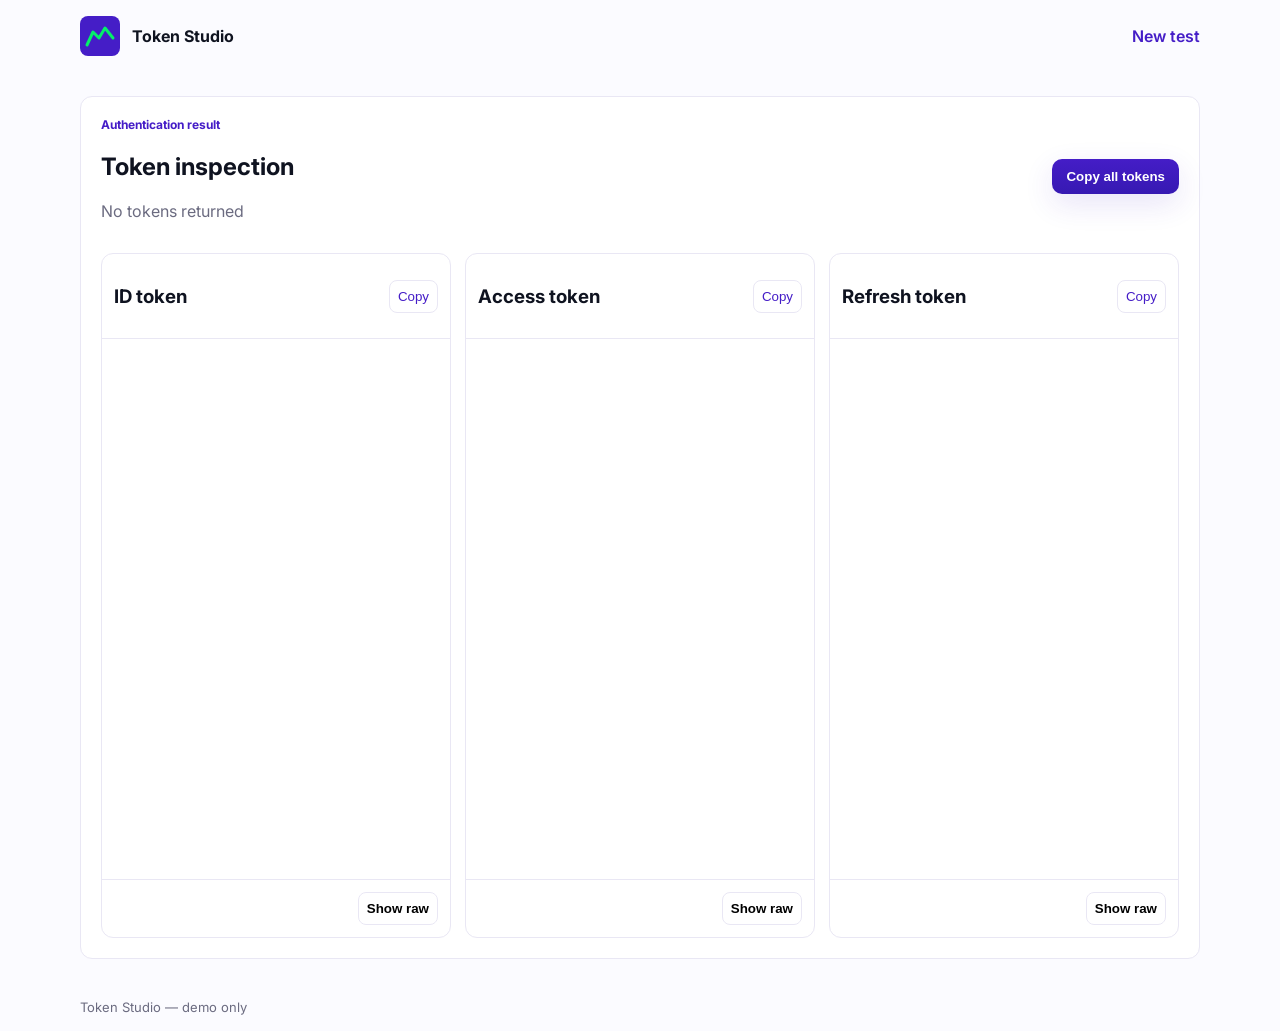
==== commit ef72fc27: "Callback tweaks: add per-token 'Show raw' buttons below tokens, include issuer URL in status message" ====
--- a/docs/callback.html
+++ b/docs/callback.html
@@ -38,20 +38,22 @@
         <div class="token-block">
           <div class="token-head"><h3>ID token</h3><button class="copy-btn" data-target="id_token_content">Copy</button></div>
           <div id="id_token_content" class="token-area"></div>
+          <div class="token-actions"><button class="btn ghost show-raw-btn" data-target="id_token_content">Show raw</button></div>
         </div>
 
         <div class="token-block">
           <div class="token-head"><h3>Access token</h3><button class="copy-btn" data-target="access_token_content">Copy</button></div>
           <div id="access_token_content" class="token-area"></div>
+          <div class="token-actions"><button class="btn ghost show-raw-btn" data-target="access_token_content">Show raw</button></div>
         </div>
 
         <div class="token-block">
           <div class="token-head"><h3>Refresh token</h3><button class="copy-btn" data-target="refresh_token_content">Copy</button></div>
           <div id="refresh_token_content" class="token-area"></div>
+          <div class="token-actions"><button class="btn ghost show-raw-btn" data-target="refresh_token_content">Show raw</button></div>
         </div>
       </div>
 
-      <p class="muted small-note">If tokens do not appear check the browser console for CORS/mixed-content errors.</p>
     </section>
   </main>
 
--- a/docs/styles.css
+++ b/docs/styles.css
@@ -57,6 +57,9 @@
 .token-area.show-raw .raw-box{display:block}
 .copy-btn{background:transparent;border:1px solid var(--line);padding:8px;border-radius:8px;cursor:pointer;color:var(--primary)}
 .copy-btn.copied{background:var(--accent);color:#06321f;border-color:var(--accent)}
+.token-actions{padding:12px;border-top:1px solid var(--line);display:flex;justify-content:flex-end}
+.show-raw-btn{background:transparent;border:1px solid var(--line);padding:8px;border-radius:8px;cursor:pointer}
+.show-raw-btn.active{background:rgba(69,29,199,0.08);border-color:var(--primary)}
 .result-actions{display:flex;justify-content:flex-end;gap:10px;margin-top:14px}
 .small-note{margin-top:12px}
 
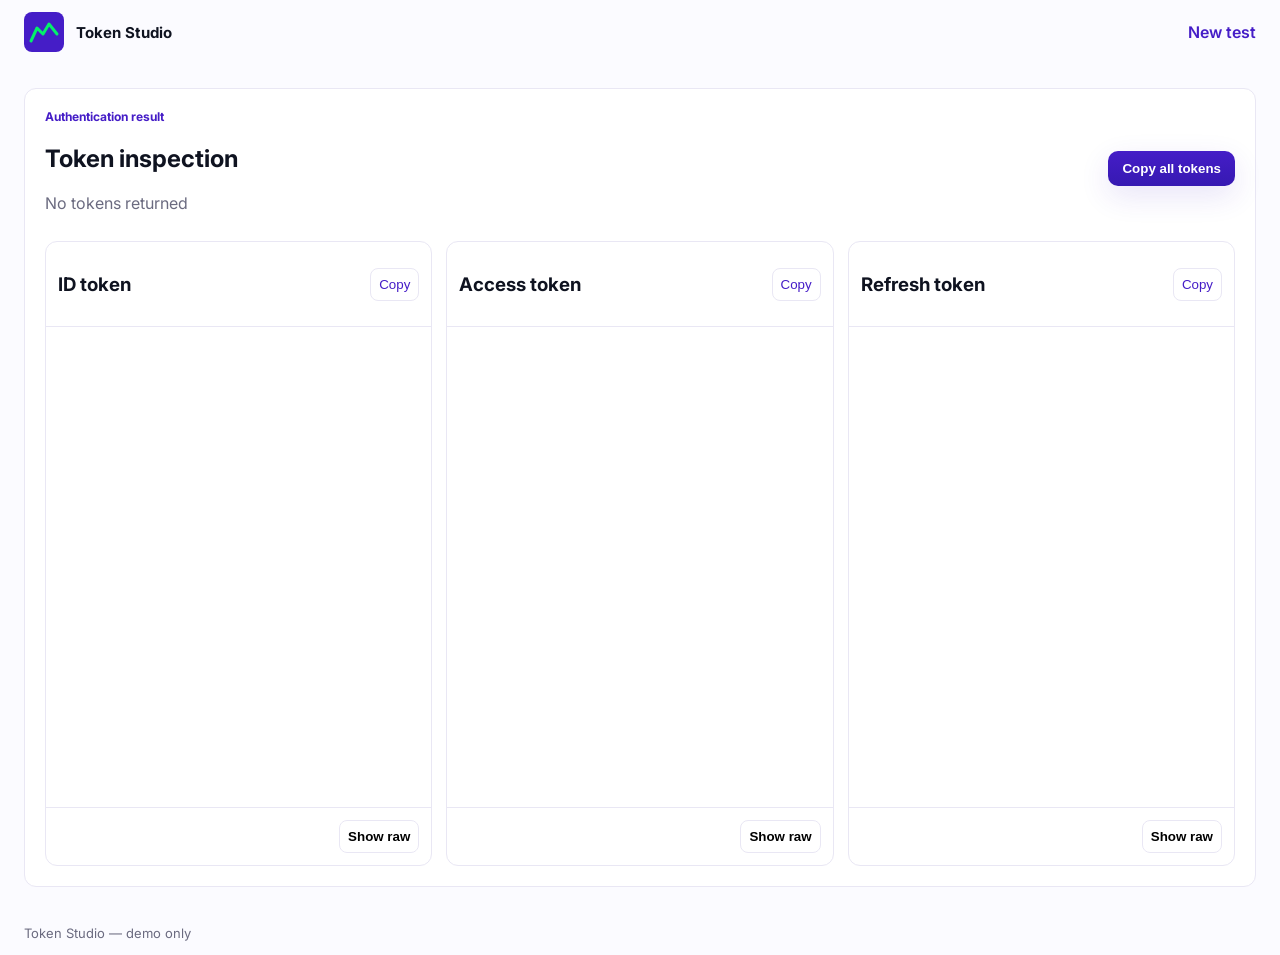
==== commit 89706ce5: "Add favicon.svg and link in index and callback heads (use /token_studio/favicon.svg)" ====
--- a/docs/callback.html
+++ b/docs/callback.html
@@ -4,6 +4,7 @@
   <meta charset="utf-8">
   <meta name="viewport" content="width=device-width,initial-scale=1">
   <title>Token Studio — Results</title>
+  <link rel="icon" href="/token_studio/favicon.svg" type="image/svg+xml">
   <link href="https://fonts.googleapis.com/css2?family=Inter:wght@400;600;700&display=swap" rel="stylesheet">
   <link rel="stylesheet" href="styles.css">
 </head>
--- a/docs/styles.css
+++ b/docs/styles.css
@@ -1,45 +1,50 @@
-/* styles.css — compact enterprise UI, desktop-first (1366x768) */
+/* styles.css — compact enterprise UI, desktop-first (1366x768)
+   Adjusted vertical spacing for ultra-premium dense layout on PC
+   Increased container width and centered layout for larger UI
+*/
 :root{--primary:#451dc7;--accent:#04f06a;--bg:#fbfbff;--card:#ffffff;--muted:#6b6b80;--ink:#0f1320;--line:#e9e7f4;--radius:12px}
 *{box-sizing:border-box}html,body{height:100%;margin:0;font-family:Inter,system-ui,Segoe UI,Roboto,Helvetica,Arial;color:var(--ink);background:var(--bg)}
-.container{width:min(1120px,calc(100% - 48px));margin:0 auto}
-.header{height:72px;display:flex;align-items:center;background:transparent}
+.container{width:min(1280px,calc(100% - 48px));margin:0 auto}
+.header{height:64px;display:flex;align-items:center;background:transparent}
 .header-inner{display:flex;align-items:center;justify-content:space-between}
 .brand{display:flex;align-items:center;gap:12px;text-decoration:none;color:var(--ink);font-weight:700}
-.brand-text{font-size:16px}
+.brand-text{font-size:15px}
 .link-muted{color:var(--primary);text-decoration:none;font-weight:600}
-.full-viewport{min-height:calc(100vh - 120px);display:flex;align-items:center}
-.panel.grid{display:grid;grid-template-columns:1fr 360px;gap:28px;background:var(--card);border-radius:14px;padding:28px;border:1px solid var(--line);box-shadow:0 18px 40px rgba(12,10,30,0.05)}
-.left h1{margin:0;font-size:26px}
+/* center the main panel horizontally and vertically */
+.full-viewport{min-height:calc(100vh - 112px);display:flex;align-items:center;justify-content:center}
+/* make the panel larger */
+.panel.grid{display:grid;grid-template-columns:1.15fr 420px;gap:24px;background:var(--card);border-radius:12px;padding:28px;border:1px solid var(--line);box-shadow:0 18px 40px rgba(12,10,30,0.05);width:100%;max-width:1160px;margin:0 auto}
+.left h1{margin:0 0 6px 0;font-size:26px}
 .lead{color:var(--muted);margin-top:6px}
-.form{margin-top:18px}
-.row{display:flex;gap:14px}
+.form{margin-top:14px}
+.row{display:flex;gap:12px}
 .field{display:flex;flex-direction:column}
-.field input,.field textarea{border:1px solid var(--line);border-radius:10px;padding:10px;font-size:14px;background:#fff}
+.field input,.field textarea{border:1px solid var(--line);border-radius:10px;padding:10px;font-size:15px;background:#fff}
 .field.full input{width:100%}
 .small-row{display:flex;align-items:center;justify-content:space-between;margin-top:12px}
-.checkbox{display:flex;align-items:center;gap:10px;color:#19442b;background:#f3fff6;padding:8px;border-radius:10px;border:1px solid rgba(4,240,106,0.08)}
+.checkbox{display:flex;align-items:center;gap:8px;color:#19442b;background:#f3fff6;padding:6px;border-radius:9px;border:1px solid rgba(4,240,106,0.08)}
 .btn{border-radius:10px;padding:10px 14px;border:0;cursor:pointer;font-weight:600}
 .btn.primary{background:linear-gradient(180deg,var(--primary),#3619b2);color:#fff;box-shadow:0 10px 30px rgba(69,29,199,0.12)}
 .btn.ghost{background:transparent;border:1px solid var(--line)}
 .btn.outline{background:#fff;border:1px solid var(--line)}
-.actions{display:flex;gap:12px;margin-top:18px}
-.right{display:flex;flex-direction:column;gap:18px}
-.status-card{background:linear-gradient(180deg,#fff,#fbfbff);padding:16px;border-radius:12px;border:1px solid var(--line)}
+.actions{display:flex;gap:12px;margin-top:16px}
+.right{display:flex;flex-direction:column;gap:16px}
+.status-card{background:linear-gradient(180deg,#fff,#fbfbff);padding:14px;border-radius:12px;border:1px solid var(--line)}
 .status-title{font-weight:700;color:var(--primary)}
-.checks{margin:8px 0 0 0;padding:0 0 0 16px;color:var(--muted)}
-.tips{background:#fff;padding:14px;border-radius:12px;border:1px solid var(--line)}
+.checks{margin:8px 0 0 0;padding:0 0 0 14px;color:var(--muted)}
+.tips{background:#fff;padding:12px;border-radius:12px;border:1px solid var(--line)}
 .tips h4{margin:0 0 6px 0}
-.footer{height:48px;display:flex;align-items:center;color:var(--muted);font-size:13px}
+.footer{height:44px;display:flex;align-items:center;color:var(--muted);font-size:13px}
 
 /* Modal */
 .modal{position:fixed;inset:0;display:none;align-items:center;justify-content:center}
 .modal[aria-hidden="false"]{display:flex}
 .modal-backdrop{position:absolute;inset:0;background:rgba(10,10,20,0.45)}
-.modal-panel{position:relative;background:var(--card);border-radius:12px;padding:18px;width:min(780px,calc(100% - 48px));box-shadow:0 30px 80px rgba(8,6,23,0.35);border:1px solid var(--line)}
+.modal-panel{position:relative;background:var(--card);border-radius:12px;padding:16px;width:min(760px,calc(100% - 48px));box-shadow:0 26px 64px rgba(8,6,23,0.28);border:1px solid var(--line)}
 .modal-header{display:flex;align-items:center;justify-content:space-between}
 .modal-body{display:grid;grid-template-columns:1fr 1fr;gap:12px;margin-top:12px}
-.modal-footer{display:flex;justify-content:flex-end;gap:10px;margin-top:14px}
-.close{background:transparent;border:0;font-size:18px;cursor:pointer}
+.modal-footer{display:flex;justify-content:flex-end;gap:8px;margin-top:12px}
+.close{background:transparent;border:0;font-size:16px;cursor:pointer}
 
 /* Result page */
 .result-full{min-height:calc(100vh - 120px);padding:24px 0}
@@ -47,10 +52,10 @@
 .results-head{display:flex;align-items:center;justify-content:space-between}
 .eyebrow{font-size:12px;color:var(--primary);margin:0 0 6px 0;font-weight:700}
 .muted{color:var(--muted)}
-.three-cols{display:grid;grid-template-columns:repeat(3,1fr);gap:14px;margin-top:16px}
+.three-cols{display:grid;grid-template-columns:repeat(3,1fr);gap:14px;margin-top:12px}
 .token-block{background:#fff;border-radius:12px;border:1px solid var(--line);display:flex;flex-direction:column;overflow:hidden}
 .token-head{display:flex;align-items:center;justify-content:space-between;padding:12px;border-bottom:1px solid var(--line)}
-.token-area{padding:12px;height:calc(100vh - 360px);overflow:auto}
+.token-area{padding:12px;height:calc(100vh - 420px);overflow:auto}
 .payload-box{background:#f6fff7;border-radius:8px;padding:12px;border:1px solid rgba(4,240,106,0.12)}
 .header-box{background:#fff9;border-radius:8px;padding:10px;border:1px solid rgba(69,29,199,0.04);margin-top:10px}
 .raw-box{display:none;background:#0f1220;color:#e8e3ff;border-radius:8px;padding:10px;margin-top:10px;font-family:ui-monospace,monospace;font-size:12px}
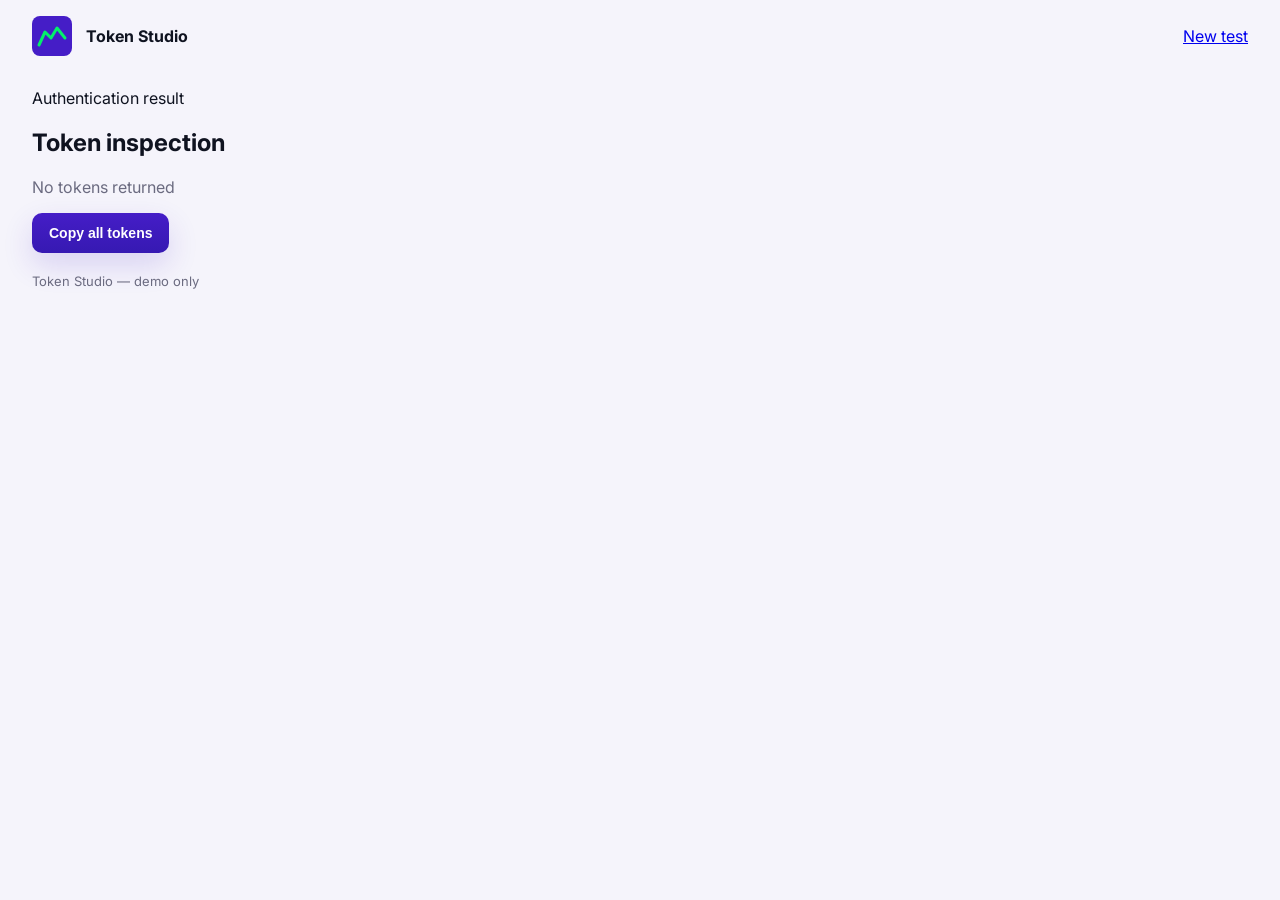
==== commit 00a37bdc: "Reintroduce ID token section in callback.html" ====
--- a/docs/callback.html
+++ b/docs/callback.html
@@ -37,17 +37,17 @@
 
       <div id="tokens" class="three-cols" hidden>
         <div class="token-block">
-          <div class="token-head"><h3>ID token</h3><button class="copy-btn" data-target="id_token_content">Copy</button></div>
-          <div id="id_token_content" class="token-area"></div>
-          <div class="token-actions"><button class="btn ghost show-raw-btn" data-target="id_token_content">Show raw</button></div>
-        </div>
-
-        <div class="token-block">
           <div class="token-head"><h3>Access token</h3><button class="copy-btn" data-target="access_token_content">Copy</button></div>
           <div id="access_token_content" class="token-area"></div>
           <div class="token-actions"><button class="btn ghost show-raw-btn" data-target="access_token_content">Show raw</button></div>
         </div>
 
+        <div class="token-block">
+          <div class="token-head"><h3>ID token</h3><button class="copy-btn" data-target="id_token_content">Copy</button></div>
+          <div id="id_token_content" class="token-area"></div>
+          <div class="token-actions"><button class="btn ghost show-raw-btn" data-target="id_token_content">Show raw</button></div>
+        </div>
+        
         <div class="token-block">
           <div class="token-head"><h3>Refresh token</h3><button class="copy-btn" data-target="refresh_token_content">Copy</button></div>
           <div id="refresh_token_content" class="token-area"></div>
--- a/docs/styles.css
+++ b/docs/styles.css
@@ -1,71 +1,51 @@
-/* styles.css — compact enterprise UI, desktop-first (1366x768)
-   Adjusted vertical spacing for ultra-premium dense layout on PC
-   Increased container width and centered layout for larger UI
-*/
-:root{--primary:#451dc7;--accent:#04f06a;--bg:#fbfbff;--card:#ffffff;--muted:#6b6b80;--ink:#0f1320;--line:#e9e7f4;--radius:12px}
+/* Main page — enlarged, centered and clearly delineated workspace */
+:root{--primary:#451dc7;--accent:#04f06a;--bg:#f5f4fb;--card:#ffffff;--muted:#6b6b80;--ink:#0f1320;--line:#ddd9eb;--radius:14px}
 *{box-sizing:border-box}html,body{height:100%;margin:0;font-family:Inter,system-ui,Segoe UI,Roboto,Helvetica,Arial;color:var(--ink);background:var(--bg)}
-.container{width:min(1280px,calc(100% - 48px));margin:0 auto}
-.header{height:64px;display:flex;align-items:center;background:transparent}
+.container{width:min(1440px,calc(100% - 64px));margin:0 auto}
+.header{height:72px;display:flex;align-items:center;background:transparent}
 .header-inner{display:flex;align-items:center;justify-content:space-between}
-.brand{display:flex;align-items:center;gap:12px;text-decoration:none;color:var(--ink);font-weight:700}
-.brand-text{font-size:15px}
-.link-muted{color:var(--primary);text-decoration:none;font-weight:600}
-/* center the main panel horizontally and vertically */
-.full-viewport{min-height:calc(100vh - 112px);display:flex;align-items:center;justify-content:center}
-/* make the panel larger */
-.panel.grid{display:grid;grid-template-columns:1.15fr 420px;gap:24px;background:var(--card);border-radius:12px;padding:28px;border:1px solid var(--line);box-shadow:0 18px 40px rgba(12,10,30,0.05);width:100%;max-width:1160px;margin:0 auto}
-.left h1{margin:0 0 6px 0;font-size:26px}
-.lead{color:var(--muted);margin-top:6px}
-.form{margin-top:14px}
-.row{display:flex;gap:12px}
-.field{display:flex;flex-direction:column}
-.field input,.field textarea{border:1px solid var(--line);border-radius:10px;padding:10px;font-size:15px;background:#fff}
-.field.full input{width:100%}
-.small-row{display:flex;align-items:center;justify-content:space-between;margin-top:12px}
-.checkbox{display:flex;align-items:center;gap:8px;color:#19442b;background:#f3fff6;padding:6px;border-radius:9px;border:1px solid rgba(4,240,106,0.08)}
-.btn{border-radius:10px;padding:10px 14px;border:0;cursor:pointer;font-weight:600}
-.btn.primary{background:linear-gradient(180deg,var(--primary),#3619b2);color:#fff;box-shadow:0 10px 30px rgba(69,29,199,0.12)}
-.btn.ghost{background:transparent;border:1px solid var(--line)}
-.btn.outline{background:#fff;border:1px solid var(--line)}
-.actions{display:flex;gap:12px;margin-top:16px}
-.right{display:flex;flex-direction:column;gap:16px}
-.status-card{background:linear-gradient(180deg,#fff,#fbfbff);padding:14px;border-radius:12px;border:1px solid var(--line)}
-.status-title{font-weight:700;color:var(--primary)}
-.checks{margin:8px 0 0 0;padding:0 0 0 14px;color:var(--muted)}
-.tips{background:#fff;padding:12px;border-radius:12px;border:1px solid var(--line)}
-.tips h4{margin:0 0 6px 0}
-.footer{height:44px;display:flex;align-items:center;color:var(--muted);font-size:13px}
+.brand{display:flex;align-items:center;gap:14px;text-decoration:none;color:var(--ink);font-weight:700}
+.brand-text{font-size:16px}
+.full-viewport{min-height:calc(100vh - 128px);display:flex;align-items:center;justify-content:center;padding:28px 0}
+.panel.single{background:var(--card);border:1px solid var(--line);border-radius:18px;box-shadow:0 24px 70px rgba(35,24,85,.10),0 2px 8px rgba(35,24,85,.04);width:min(1160px,100%);padding:46px 56px;margin:0 auto}
+.left{width:100%;max-width:1040px;margin:0 auto}
+.left h1{margin:0 0 8px;font-size:32px;letter-spacing:-.035em}
+.lead{color:var(--muted);margin:0;font-size:16px;line-height:1.5}
+.form{margin-top:28px;width:100%}
+.row{display:flex;gap:18px;width:100%;margin-bottom:18px}
+.field{display:flex;flex-direction:column;width:100%;min-width:0}
+.label{font-size:13px;font-weight:600;margin-bottom:8px;color:#403a55}
+.field input,.field textarea{display:block;width:100%;border:1px solid var(--line);border-radius:10px;padding:14px 15px;font-size:15px;line-height:1.35;background:#fff;color:var(--ink);outline:none;transition:border-color .18s,box-shadow .18s}
+.field input{height:50px}
+.field textarea{min-height:92px;resize:vertical}
+.field input:focus,.field textarea:focus{border-color:var(--primary);box-shadow:0 0 0 4px rgba(69,29,199,.10)}
+.small-row{display:flex;align-items:center;justify-content:space-between;margin:2px 0 0}
+.checkbox{display:flex;align-items:center;gap:10px;color:#19442b;background:#f0fff5;padding:10px 13px;border-radius:10px;border:1px solid rgba(4,240,106,.16);font-size:13px}
+.checkbox input{accent-color:var(--primary)}
+.btn{border-radius:10px;padding:12px 17px;border:0;cursor:pointer;font-weight:600;font-size:14px;transition:transform .18s,box-shadow .18s}
+.btn:hover{transform:translateY(-1px)}
+.btn.primary{background:linear-gradient(180deg,var(--primary),#3619b2);color:#fff;box-shadow:0 12px 30px rgba(69,29,199,.16)}
+.btn.ghost{background:#fff;border:1px solid var(--line);color:var(--primary)}
+.btn.outline{background:#fff;border:1px solid var(--line);color:var(--ink)}
+.actions{display:flex;gap:12px;margin-top:22px}
+.extra-note{margin-top:22px;padding-top:18px;border-top:1px solid #eeeaf6}
+.muted{color:var(--muted)}
+.footer{height:56px;display:flex;align-items:center;color:var(--muted);font-size:13px}
 
-/* Modal */
-.modal{position:fixed;inset:0;display:none;align-items:center;justify-content:center}
+/* Advanced modal */
+.modal{position:fixed;inset:0;display:none;align-items:center;justify-content:center;z-index:10}
 .modal[aria-hidden="false"]{display:flex}
-.modal-backdrop{position:absolute;inset:0;background:rgba(10,10,20,0.45)}
-.modal-panel{position:relative;background:var(--card);border-radius:12px;padding:16px;width:min(760px,calc(100% - 48px));box-shadow:0 26px 64px rgba(8,6,23,0.28);border:1px solid var(--line)}
+.modal-backdrop{position:absolute;inset:0;background:rgba(10,10,20,.45)}
+.modal-panel{position:relative;background:var(--card);border-radius:14px;padding:22px;width:min(760px,calc(100% - 48px));box-shadow:0 26px 64px rgba(8,6,23,.28);border:1px solid var(--line)}
 .modal-header{display:flex;align-items:center;justify-content:space-between}
-.modal-body{display:grid;grid-template-columns:1fr 1fr;gap:12px;margin-top:12px}
-.modal-footer{display:flex;justify-content:flex-end;gap:8px;margin-top:12px}
+.modal-body{display:grid;grid-template-columns:1fr 1fr;gap:14px;margin-top:16px}
+.modal-footer{display:flex;justify-content:flex-end;gap:10px;margin-top:16px}
 .close{background:transparent;border:0;font-size:16px;cursor:pointer}
 
-/* Result page */
-.result-full{min-height:calc(100vh - 120px);padding:24px 0}
-.results-panel{background:var(--card);border-radius:12px;padding:20px;border:1px solid var(--line)}
-.results-head{display:flex;align-items:center;justify-content:space-between}
-.eyebrow{font-size:12px;color:var(--primary);margin:0 0 6px 0;font-weight:700}
-.muted{color:var(--muted)}
-.three-cols{display:grid;grid-template-columns:repeat(3,1fr);gap:14px;margin-top:12px}
-.token-block{background:#fff;border-radius:12px;border:1px solid var(--line);display:flex;flex-direction:column;overflow:hidden}
-.token-head{display:flex;align-items:center;justify-content:space-between;padding:12px;border-bottom:1px solid var(--line)}
-.token-area{padding:12px;height:calc(100vh - 420px);overflow:auto}
-.payload-box{background:#f6fff7;border-radius:8px;padding:12px;border:1px solid rgba(4,240,106,0.12)}
-.header-box{background:#fff9;border-radius:8px;padding:10px;border:1px solid rgba(69,29,199,0.04);margin-top:10px}
-.raw-box{display:none;background:#0f1220;color:#e8e3ff;border-radius:8px;padding:10px;margin-top:10px;font-family:ui-monospace,monospace;font-size:12px}
-.token-area.show-raw .raw-box{display:block}
-.copy-btn{background:transparent;border:1px solid var(--line);padding:8px;border-radius:8px;cursor:pointer;color:var(--primary)}
-.copy-btn.copied{background:var(--accent);color:#06321f;border-color:var(--accent)}
-.token-actions{padding:12px;border-top:1px solid var(--line);display:flex;justify-content:flex-end}
-.show-raw-btn{background:transparent;border:1px solid var(--line);padding:8px;border-radius:8px;cursor:pointer}
-.show-raw-btn.active{background:rgba(69,29,199,0.08);border-color:var(--primary)}
-.result-actions{display:flex;justify-content:flex-end;gap:10px;margin-top:14px}
-.small-note{margin-top:12px}
-
-@media(max-width:980px){.panel.grid{grid-template-columns:1fr;gap:16px;padding:18px}.three-cols{grid-template-columns:1fr}.token-area{height:auto;max-height:420px}.token-block{min-height:140px}.modal-body{grid-template-columns:1fr}}
+@media(max-width:980px){
+  .container{width:calc(100% - 32px)}
+  .full-viewport{padding:18px 0;align-items:flex-start}
+  .panel.single{padding:26px 20px}
+  .row{flex-direction:column;gap:14px;margin-bottom:14px}
+  .modal-body{grid-template-columns:1fr}
+}
